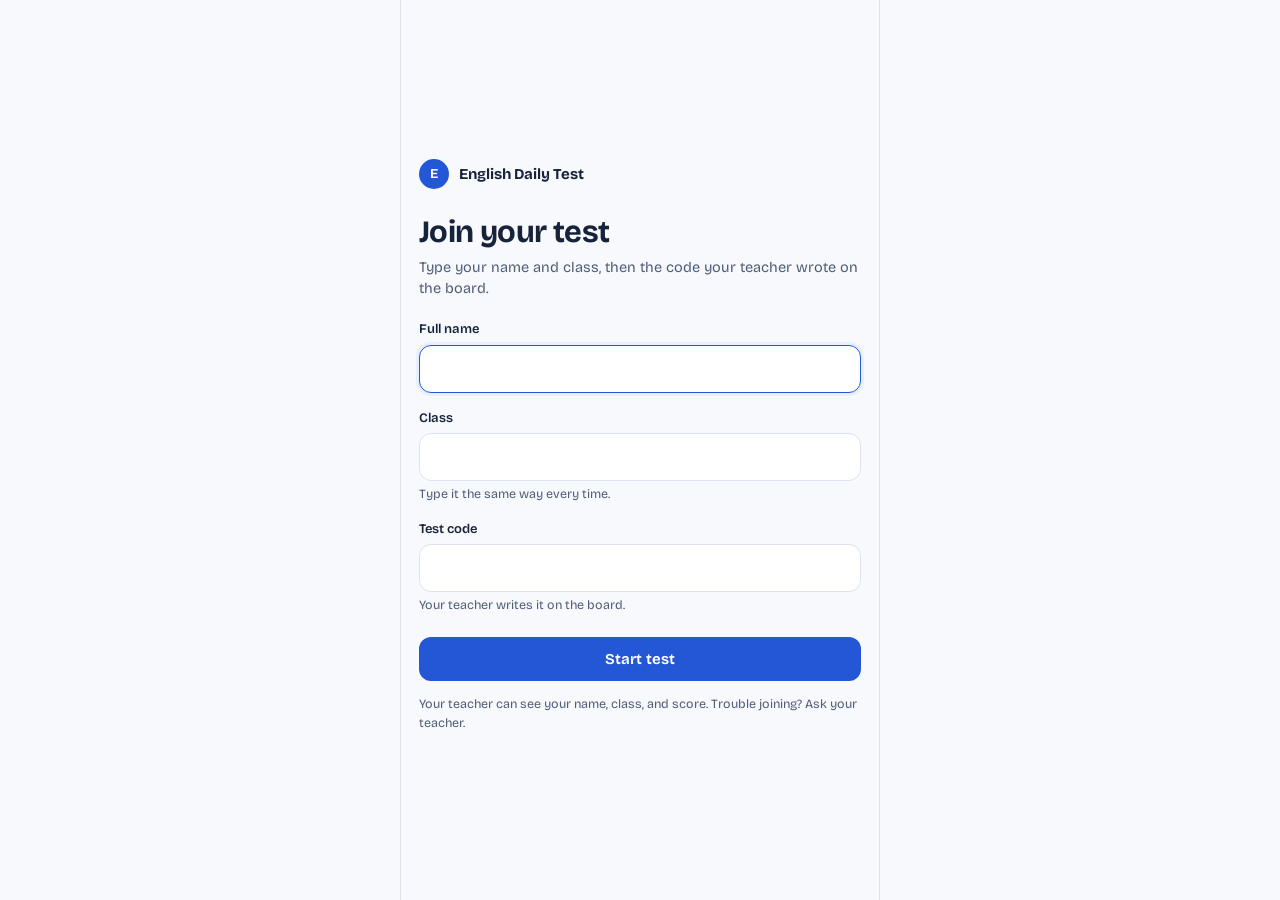
==== frontend/index.html @ b0c56bd0 "feat: student exam engine - join, take, autosave, submit and result (TASK-010) Builds the student si" ====
<!DOCTYPE html>
<html lang="en">
<head>
  <meta charset="UTF-8">
  <meta name="viewport" content="width=device-width, initial-scale=1, viewport-fit=cover">
  <meta name="robots" content="noindex">
  <title>Join your test | English Daily Test</title>
  <link rel="stylesheet" href="https://fonts.googleapis.com/css2?family=Bricolage+Grotesque:opsz,wght@12..96,400..800&family=Source+Serif+4:opsz,wght@8..60,400..650&display=swap">
  <link rel="stylesheet" href="assets/css/tokens.css">
  <link rel="stylesheet" href="assets/css/base.css">
  <link rel="stylesheet" href="assets/css/student.css">
</head>
<body>
  <div id="app" aria-live="polite"></div>
  <noscript>This app needs JavaScript. Please turn it on in your browser.</noscript>
  <script type="module" src="assets/js/student/app.js"></script>
</body>
</html>
---- frontend/assets/css/tokens.css ----
/* Design tokens from the approved "answer sheet" direction (Fase 0). Change colors and type here only. */
:root {
  --ink: #16233b;          /* main text */
  --ink-2: #4f5d78;        /* secondary text */
  --paper: #f7f9fc;        /* page background */
  --card: #ffffff;
  --line: #dce3ef;
  --pen: #2457d6;          /* ballpoint blue: actions and answers */
  --pen-tint: #e8effd;
  --pen-strong: #1b45ad;
  --mark: #ffd84d;         /* highlighter: marked and "not final" */
  --mark-tint: #fff5cc;
  --red: #d9364a;          /* wrong and warnings */
  --red-tint: #fce8eb;
  --green: #1e8e5a;        /* correct and passed */
  --green-tint: #e2f4ea;

  --font-ui: "Bricolage Grotesque", system-ui, -apple-system, "Segoe UI", Roboto, sans-serif;
  --font-read: "Source Serif 4", Georgia, "Times New Roman", serif;

  --radius-s: 10px;
  --radius-m: 14px;
  --radius-l: 20px;
  --tap: 44px;             /* minimum touch target */
}
---- frontend/assets/css/base.css ----
*, *::before, *::after { box-sizing: border-box; }
html { -webkit-text-size-adjust: 100%; }
body {
  margin: 0;
  background: var(--paper);
  color: var(--ink);
  font-family: var(--font-ui);
  font-size: 16px;
  line-height: 1.5;
  padding: env(safe-area-inset-top, 0) env(safe-area-inset-right, 0) env(safe-area-inset-bottom, 0) env(safe-area-inset-left, 0);
}
h1, h2, h3, p { margin: 0; }
button, input, textarea, select { font: inherit; color: inherit; }
:focus-visible { outline: 3px solid var(--pen); outline-offset: 2px; }
.visually-hidden { position: absolute; width: 1px; height: 1px; overflow: hidden; clip: rect(0 0 0 0); white-space: nowrap; }

/* Bubble: the answer-sheet motif */
.bubble {
  width: 30px; height: 30px; border-radius: 50%;
  border: 2px solid #8391ab; display: inline-grid; place-items: center;
  font-weight: 650; font-size: 13.5px; color: var(--ink-2); flex: none;
}
.bubble.fill { background: var(--pen); border-color: var(--pen); color: #fff; }

.btn {
  display: inline-flex; align-items: center; justify-content: center; gap: 8px;
  min-height: var(--tap); padding: 0 18px; border: 0; border-radius: 12px;
  background: var(--pen); color: #fff; font-weight: 650; font-size: 15px; cursor: pointer;
}
.btn { text-decoration: none; }
.btn:hover { background: var(--pen-strong); }
.btn:disabled { opacity: .6; cursor: default; }
.btn.ghost { background: transparent; color: var(--ink); border: 1.5px solid var(--line); }
.btn.ghost:hover { background: var(--card); }
.btn.block { width: 100%; }

.field { margin-bottom: 16px; }
.field label { display: block; font-size: 13px; font-weight: 600; margin-bottom: 5px; }
.input-wrap { position: relative; }
.input {
  width: 100%; min-height: 48px; border: 1.5px solid var(--line); background: var(--card);
  border-radius: 12px; padding: 0 14px; font-size: 16px; /* 16px stops iOS from zooming in */
}
.input:focus { border-color: var(--pen); outline: none; box-shadow: 0 0 0 3px var(--pen-tint); }
.input.invalid { border-color: var(--red); }
.input-toggle {
  position: absolute; right: 6px; top: 50%; transform: translateY(-50%);
  min-height: 36px; padding: 0 10px; border: 0; background: transparent; color: var(--pen); font-weight: 600; cursor: pointer; border-radius: 8px;
}
.hint { font-size: 12.5px; color: var(--ink-2); margin-top: 4px; }

.notice { display: flex; gap: 10px; border-radius: var(--radius-m); padding: 12px 14px; font-size: 14px; margin-bottom: 16px; }
.notice.error { background: var(--red-tint); border: 1.5px solid #f2b8c0; color: #7a1626; }
.notice.info { background: var(--pen-tint); border: 1.5px solid #bfd0f7; color: var(--ink); }

.pill { display: inline-flex; align-items: center; border-radius: 999px; padding: 3px 10px; font-size: 12.5px; font-weight: 600; background: var(--pen-tint); color: var(--pen); }
.pill.ok { background: var(--green-tint); color: var(--green); }
.pill.warn { background: var(--mark-tint); color: #6b5400; }
.pill.bad { background: var(--red-tint); color: var(--red); }

/* The hidden attribute must always win over component display rules. */
[hidden] { display: none !important; }
---- frontend/assets/css/student.css ----
/* Student pages (phone first, the design reference is 360 px wide with 44 px targets).
   Colors, fonts, and the bubble motif come from tokens.css. The teacher side has its own stylesheet. */

/* ---------- Generic pieces shared through shared/ui.js (the teacher page styles these in questions.css) ---------- */
.dialog { border: 0; border-radius: var(--radius-l); padding: 22px; max-width: 420px; width: calc(100% - 32px); color: var(--ink); background: var(--card); }
.dialog::backdrop { background: rgba(22, 35, 59, .5); }
.dialog h2 { font-size: 19px; margin-bottom: 8px; }
.dialog p { color: var(--ink-2); font-size: 14.5px; margin-bottom: 18px; }
.dialog-actions { display: flex; justify-content: flex-end; gap: 8px; }
.toasts { position: fixed; left: 50%; bottom: calc(20px + env(safe-area-inset-bottom, 0px)); transform: translateX(-50%); display: grid; gap: 8px; z-index: 50; width: min(92vw, 420px); }
.toast { background: var(--ink); color: #fff; border-radius: var(--radius-m); padding: 11px 14px; font-size: 14px; }
.toast.error { background: #7a1626; }
.tag { display: inline-block; background: #edf0f6; color: var(--ink-2); border-radius: 6px; padding: 1px 7px; font-size: 12px; margin: 0 4px 3px 0; }
.serif { font-family: var(--font-read); }

/* ---------- Page frame ---------- */
.phone { max-width: 480px; margin: 0 auto; min-height: 100vh; min-height: 100dvh; background: var(--paper); display: flex; flex-direction: column; }
.pad { padding: 18px 18px 26px; }
.brand-row { display: flex; align-items: center; gap: 10px; font-weight: 700; font-size: 15px; }
.brand-row .bubble { background: var(--pen); border-color: var(--pen); color: #fff; }

/* ---------- Join ---------- */
.join { justify-content: center; }
.join h1 { font-size: 31px; line-height: 1.08; letter-spacing: -0.02em; font-weight: 700; margin-bottom: 8px; }
.join .lead { color: var(--ink-2); font-size: 14.5px; margin-bottom: 20px; }
.code-input { letter-spacing: .34em; text-transform: uppercase; font-weight: 650; text-align: center; }
.join .btn { margin-top: 6px; }
.join .fine { font-size: 12.5px; color: var(--ink-2); margin-top: 14px; }
.errcard { display: flex; gap: 10px; background: var(--red-tint); border: 1.5px solid #f2b8c0; color: #7a1626; border-radius: var(--radius-m); padding: 12px 14px; font-size: 14px; margin-top: 14px; }
.errcard.warn { background: var(--mark-tint); border-color: #ecd58f; color: #6b5400; }
.errcard .icon { flex: none; margin-top: 2px; }

/* ---------- Exam header ---------- */
.qtop { display: grid; grid-template-columns: 1fr auto; align-items: center; gap: 2px 10px; padding: 12px 16px 8px; }
.qtop .q { font-size: 13.5px; font-weight: 650; color: var(--ink-2); }
.exam-title { grid-column: 1 / -1; grid-row: 1; font-size: 12.5px; font-weight: 700; letter-spacing: .01em; color: var(--ink); overflow-wrap: anywhere; }
.qtop .q { grid-column: 1; grid-row: 2; }
.qtop .timer { grid-column: 2; grid-row: 2; }
.icon { display: inline-flex; align-items: center; }
.timer { display: inline-flex; align-items: center; gap: 6px; font-weight: 700; font-size: 15px; font-variant-numeric: tabular-nums; }
.timer.low { color: var(--red); }
.bar { height: 4px; background: #e6ebf4; border-radius: 999px; margin: 0 16px; overflow: hidden; }
.bar > i { display: block; height: 100%; background: var(--pen); border-radius: 999px; transition: width .25s; }
.saved { display: flex; align-items: center; gap: 6px; padding: 8px 16px 0; font-size: 12.5px; color: var(--ink-2); }
.saved.warn { color: #B7791F; }
.offbar { display: flex; gap: 8px; background: var(--red); color: #fff; padding: 10px 16px; font-size: 13px; }
.offbar .icon { flex: none; }

/* ---------- Question body ---------- */
.qbody { flex: 1; padding: 6px 16px 12px; overflow-y: auto; }
.passage { background: var(--card); border: 1.5px solid var(--line); border-radius: var(--radius-m); padding: 12px 14px; margin-bottom: 12px; }
.passage-title { display: block; font-size: 14px; margin-bottom: 6px; }
.passage-body { font-size: 15px; }
.qtext { font-size: 17px; line-height: 1.5; margin-bottom: 14px; }
.qtext p + p { margin-top: 10px; }
.media-block { display: grid; gap: 10px; margin-bottom: 12px; }
.q-image { max-width: 100%; border-radius: var(--radius-m); border: 1.5px solid var(--line); }
audio { width: 100%; height: 44px; }
.opt { display: flex; gap: 12px; align-items: flex-start; width: 100%; text-align: left; background: var(--card); border: 1.5px solid var(--line); border-radius: var(--radius-m); padding: 12px 14px; margin-bottom: 8px; min-height: var(--tap); cursor: pointer; font-size: 15.5px; }
.opt.sel { border-color: var(--pen); background: var(--pen-tint); }
.opt.sel .bubble { background: var(--pen); border-color: var(--pen); color: #fff; }
.opt-text { flex: 1; min-width: 0; }
.answer-area textarea, .answer-area input { width: 100%; }
.answer-area textarea { min-height: 150px; padding: 12px 14px; border: 1.5px solid var(--line); border-radius: var(--radius-m); background: var(--card); font-size: 16px; line-height: 1.5; resize: vertical; }
.answer-area .hint { margin-bottom: 6px; }

/* ---------- Footer navigation ---------- */
.qnav { display: flex; gap: 8px; align-items: center; padding: 10px 16px calc(12px + env(safe-area-inset-bottom, 0px)); border-top: 1px solid var(--line); background: var(--card); }
.icobtn { display: grid; place-items: center; width: var(--tap); height: var(--tap); flex: none; border: 1.5px solid var(--line); border-radius: 12px; background: var(--card); cursor: pointer; }
.icobtn:disabled { opacity: .45; cursor: default; }
.btn.mark { background: var(--mark); color: #4a3a00; border: 0; }
.btn.mark.on { background: #f0c000; }
.btn.small { min-height: 40px; padding: 0 14px; font-size: 14px; }

/* ---------- Answer sheet ---------- */
.dim { position: fixed; inset: 0; background: rgba(22, 35, 59, .45); z-index: 30; }
.sheet { position: fixed; left: 0; right: 0; bottom: 0; z-index: 31; background: var(--card); border-radius: var(--radius-l) var(--radius-l) 0 0; padding: 10px 18px calc(18px + env(safe-area-inset-bottom, 0px)); max-width: 480px; margin: 0 auto; max-height: 82vh; overflow-y: auto; }
.grab { width: 40px; height: 4px; border-radius: 999px; background: var(--line); margin: 0 auto 12px; }
.sheet h2 { font-size: 20px; margin-bottom: 4px; }
.sheet .sub { color: var(--ink-2); font-size: 13.5px; margin-bottom: 12px; }
.legend { display: flex; flex-wrap: wrap; gap: 12px; font-size: 12.5px; color: var(--ink-2); margin-bottom: 14px; }
.legend span { display: inline-flex; align-items: center; gap: 6px; }
.legend .bubble { width: 18px; height: 18px; font-size: 0; }
.legend .bubble.mk { background: var(--mark); border-color: var(--mark); }
.sheetgrid { display: grid; grid-template-columns: repeat(auto-fill, minmax(44px, 1fr)); gap: 8px; margin-bottom: 16px; }
.sheetgrid button { min-height: var(--tap); border-radius: 12px; border: 2px solid var(--line); background: var(--card); font-weight: 650; font-size: 14px; cursor: pointer; }
.sheetgrid button.answered { background: var(--pen); border-color: var(--pen); color: #fff; }
.sheetgrid button.marked { background: var(--mark); border-color: var(--mark); color: #4a3a00; }
.sheetgrid button.current { border-color: var(--ink); }

/* ---------- Result ---------- */
.result { justify-content: center; }
.result .who { color: var(--ink-2); font-size: 14px; }
.score { font-size: 58px; font-weight: 750; letter-spacing: -0.03em; line-height: 1; }
.score.pass { color: var(--green); }
.score.fail { color: var(--red); }
.note { display: flex; gap: 10px; background: var(--mark-tint); border: 1.5px solid #ecd58f; color: #6b5400; border-radius: var(--radius-m); padding: 12px 14px; font-size: 14px; margin: 16px 0; }
.note .icon { flex: none; margin-top: 2px; }
.card { background: var(--card); border: 1.5px solid var(--line); border-radius: var(--radius-m); padding: 16px 18px; }
.kv { display: flex; justify-content: space-between; gap: 16px; padding: 9px 0; border-bottom: 1px solid var(--line); font-size: 14.5px; }
.kv:last-child { border-bottom: 0; }
.review-item { border-top: 1px solid var(--line); padding: 14px 0; }
.review-item:first-child { border-top: 0; }
.review-head { display: flex; align-items: center; gap: 8px; margin-bottom: 8px; font-size: 13px; font-weight: 650; color: var(--ink-2); }
.review-item .chosen { display: flex; gap: 8px; font-size: 14.5px; margin-top: 4px; }
.review-item .chosen .icon { flex: none; margin-top: 2px; }

@media (min-width: 520px) {
  .phone { border-left: 1px solid var(--line); border-right: 1px solid var(--line); }
}
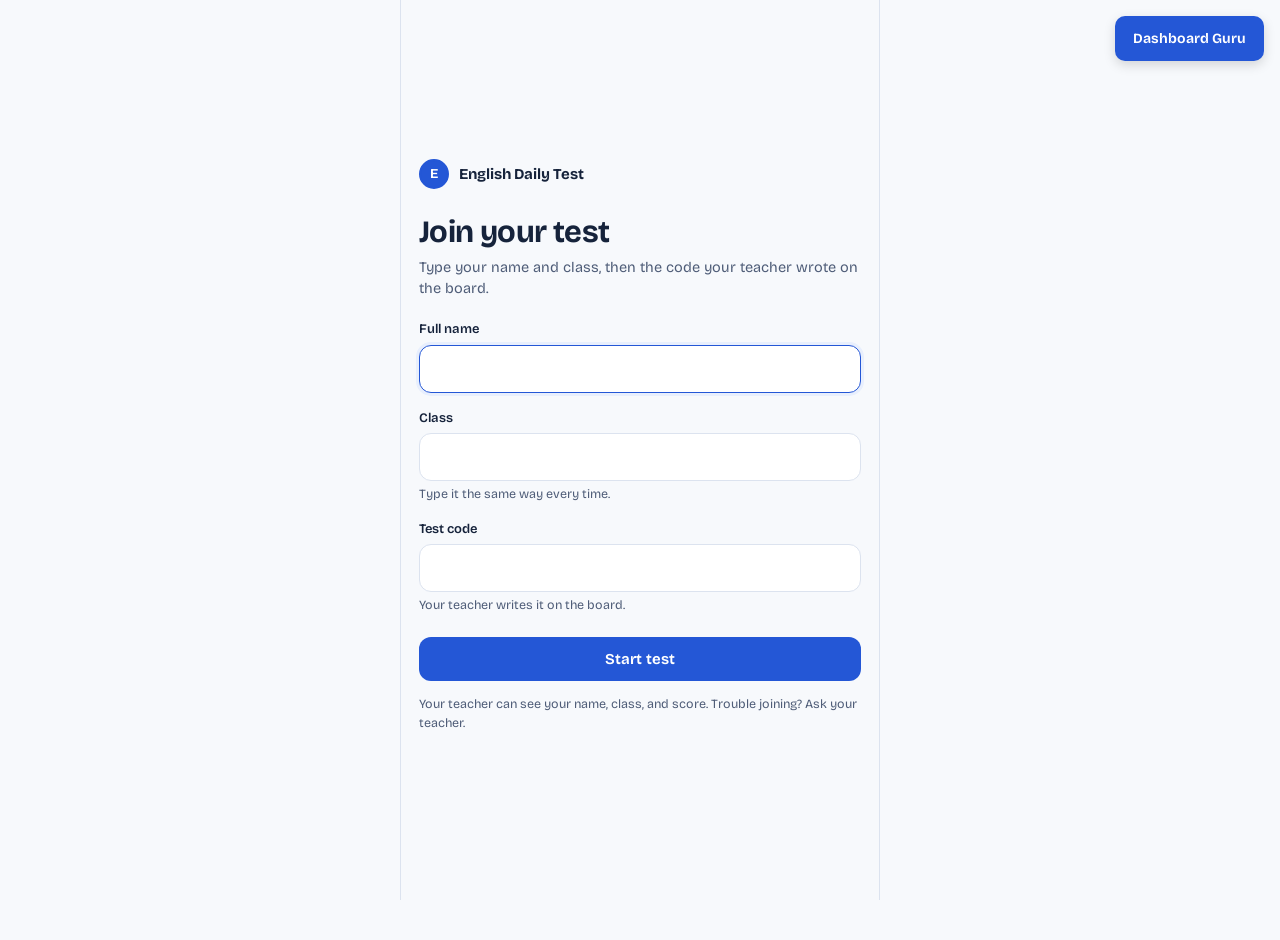
==== commit d85734ec: "Add teacher dashboard button "Add teacher dashboard button"" ====
--- a/frontend/index.html
+++ b/frontend/index.html
@@ -12,7 +12,19 @@
 </head>
 <body>
   <div id="app" aria-live="polite"></div>
+
+  <div style="padding: 20px; text-align: center;">
+    <a
+     href="/teacher/"
+     class="teacher-link"
+     id="teacherLink"
+    >
+     Dashboard Guru
+    </a>
+  </div>
+
   <noscript>This app needs JavaScript. Please turn it on in your browser.</noscript>
   <script type="module" src="assets/js/student/app.js"></script>
+
 </body>
 </html>
--- a/frontend/assets/css/student.css
+++ b/frontend/assets/css/student.css
@@ -7,7 +7,7 @@
 .dialog h2 { font-size: 19px; margin-bottom: 8px; }
 .dialog p { color: var(--ink-2); font-size: 14.5px; margin-bottom: 18px; }
 .dialog-actions { display: flex; justify-content: flex-end; gap: 8px; }
-.toasts { position: fixed; left: 50%; bottom: calc(20px + env(safe-area-inset-bottom, 0px)); transform: translateX(-50%); display: grid; gap: 8px; z-index: 50; width: min(92vw, 420px); }
+.toasts { position: fixed; left: 50%; bottom: calc(20px + env(safe-area-inset-bottom, 0px)); transform: translateX(-50%); display: grid; gap: 8px; z-index: 50; width: min(92vw, 420px); pointer-events: none; }
 .toast { background: var(--ink); color: #fff; border-radius: var(--radius-m); padding: 11px 14px; font-size: 14px; }
 .toast.error { background: #7a1626; }
 .tag { display: inline-block; background: #edf0f6; color: var(--ink-2); border-radius: 6px; padding: 1px 7px; font-size: 12px; margin: 0 4px 3px 0; }
@@ -108,3 +108,45 @@
 @media (min-width: 520px) {
   .phone { border-left: 1px solid var(--line); border-right: 1px solid var(--line); }
 }
+
+.teacher-link {
+  position: fixed;
+  right: 16px;
+  top: 16px;
+  z-index: 9999;
+
+  display: inline-flex;
+  align-items: center;
+  justify-content: center;
+
+  padding: 12px 18px;
+  border-radius: 10px;
+
+  background: var(--pen);
+  color: #fff;
+
+  text-decoration: none;
+  font-weight: 650;
+  font-size: 14px;
+
+  box-shadow: 0 4px 12px rgba(0, 0, 0, 0.15);
+  cursor: pointer;
+}
+
+.teacher-link:hover {
+  opacity: 0.9;
+}
+
+/* HP: sembunyikan tombol */
+@media (max-width: 600px) {
+  .teacher-link {
+    display: none;
+  }
+}
+
+/* Tablet, laptop, desktop: tombol tetap muncul */
+@media (min-width: 601px) {
+  .teacher-link {
+    display: inline-flex;
+  }
+}
